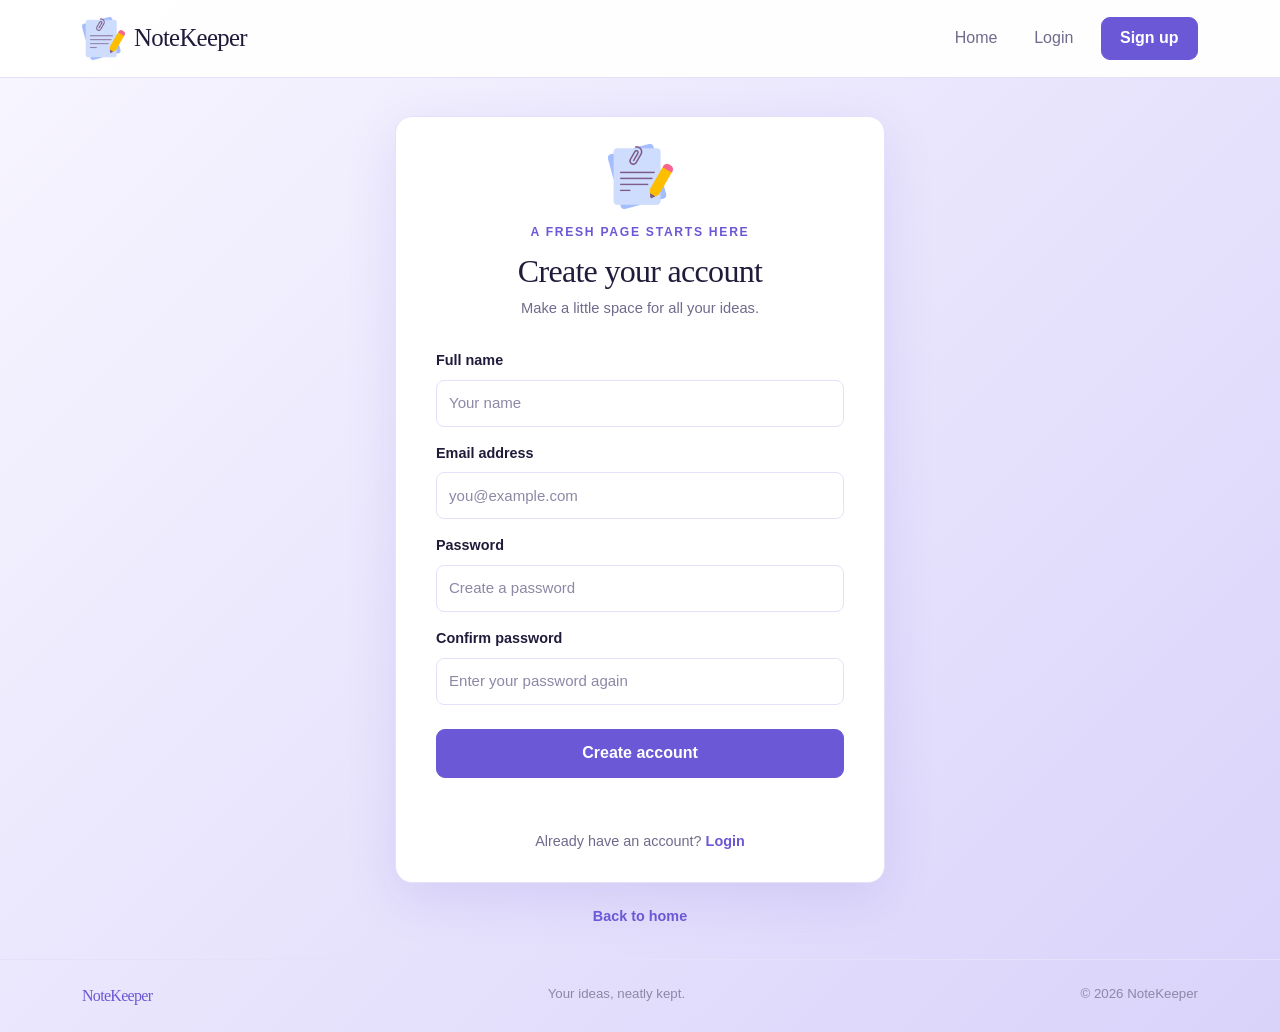
==== signup.html @ a9c44ef3 "Initial commit" ====
<!DOCTYPE html>
<html lang="en">
<head>
  <meta charset="UTF-8"><meta name="viewport" content="width=device-width, initial-scale=1.0">
  <title>Sign up | NoteKeeper</title>
  <link rel="icon" type="image/png" href="assets/notekeeper-icon.png">
  <link href="https://cdn.jsdelivr.net/npm/bootstrap@5.3.3/dist/css/bootstrap.min.css" rel="stylesheet">
  <link rel="stylesheet" href="css/style.css">
</head>
<body class="account-page signup">
  <nav class="navbar navbar-expand-lg site-nav"><div class="container">
    <a class="navbar-brand brand d-flex align-items-center" href="index.html"><img src="assets/notekeeper-icon.png" alt="" class="brand-icon"><span>NoteKeeper</span></a>
    <button class="navbar-toggler" type="button" data-bs-toggle="collapse" data-bs-target="#siteNav" aria-controls="siteNav" aria-expanded="false" aria-label="Toggle navigation"><span class="navbar-toggler-icon"></span></button>
    <div class="collapse navbar-collapse" id="siteNav"><div class="navbar-nav ms-auto align-items-lg-center gap-lg-2"><a class="nav-link" href="index.html">Home</a><a class="nav-link" href="login.html">Login</a><a class="btn btn-primary nav-cta" href="signup.html">Sign up</a></div></div>
  </div></nav>

  <main class="account-main"><div class="container">
    <div class="account-card">
      <div class="account-heading"><img src="assets/notekeeper-icon.png" alt="" class="account-icon"><span class="eyebrow">A fresh page starts here</span><h1>Create your account</h1><p>Make a little space for all your ideas.</p></div>
      <form>
        <div class="mb-3"><label for="name" class="form-label">Full name</label><input class="form-control" type="text" id="name" name="name" placeholder="Your name" required></div>
        <div class="mb-3"><label for="email" class="form-label">Email address</label><input class="form-control" type="email" id="email" name="email" placeholder="you@example.com" required></div>
        <div class="mb-3"><label for="password" class="form-label">Password</label><input class="form-control" type="password" id="password" name="password" placeholder="Create a password" required></div>
        <div class="mb-4"><label for="confirmPassword" class="form-label">Confirm password</label><input class="form-control" type="password" id="confirmPassword" name="confirmPassword" placeholder="Enter your password again" required></div>
        <button class="btn btn-primary w-100" type="submit">Create account</button>
        <p class="form-message" aria-live="polite"></p>
      </form>
      <p class="account-switch">Already have an account? <a href="login.html">Login</a></p>
    </div>
    <p class="back-home"><a href="index.html">Back to home</a></p>
  </div></main>
  <footer class="site-footer"><div class="container d-flex flex-column flex-sm-row justify-content-between gap-2"><span class="footer-brand">NoteKeeper</span><span>Your ideas, neatly kept.</span><span>© 2026 NoteKeeper</span></div></footer>
  <script src="https://cdn.jsdelivr.net/npm/bootstrap@5.3.3/dist/js/bootstrap.bundle.min.js"></script><script src="js/site.js"></script>
</body></html>
---- css/style.css ----
:root {
    --purple: #8e7cf0;
    --purple-dark: #6b58d6;
    --purple-deeper: #5846bd;
    --periwinkle: #a99cf5;
    --lavender: #d9d3fa;
    --soft: #f1eefd;
    --ink: #1f1b3a;
    --muted: #6f6b8c;
    --line: #e6e1fa;
    --shadow: 0 14px 32px rgba(107, 88, 214, .12);
}

body {
    color: var(--ink);
    font-family: Arial, Helvetica, sans-serif;
    line-height: 1.65;
}

a {
    text-decoration: none;
}

h1,
h2,
h3,
.brand,
.footer-brand {
    font-family: Georgia, "Times New Roman", serif;
    font-weight: 500;
    letter-spacing: -.7px;
}
/* Navigation Bar */
.site-nav {
    min-height: 78px;
    background: rgba(255, 255, 255, .96);
    border-bottom: 1px solid var(--line);
}

.brand {
    color: var(--ink);
    font-size: 1.55rem;
}

.brand:hover,
.nav-link:hover,
.nav-link.active {
    color: var(--purple-dark);
}

.brand-icon {
    width: 43px;
    height: 43px;
    margin-right: 9px;
    object-fit: contain;
}

.nav-link {
    padding: .65rem .9rem !important;
    color: var(--muted);
}

.nav-cta {
    margin-left: .3rem;
    padding: .55rem 1.15rem !important;
}


/* Buttons */

.btn {
    padding: .72rem 1.25rem;
    border-radius: 9px;
    font-weight: 600;
}

.btn-primary {
    --bs-btn-bg: var(--purple-dark);
    --bs-btn-border-color: var(--purple-dark);
    --bs-btn-hover-bg: var(--purple-deeper);
    --bs-btn-hover-border-color: var(--purple-deeper);
    --bs-btn-active-bg: var(--purple-deeper);
    --bs-btn-active-border-color: var(--purple-deeper);
}

.btn-outline-primary {
    --bs-btn-color: var(--purple-dark);
    --bs-btn-border-color: var(--periwinkle);
    --bs-btn-hover-bg: var(--soft);
    --bs-btn-hover-color: var(--purple-dark);
    --bs-btn-hover-border-color: var(--periwinkle);
}


/* Home Page - Hero Section */

.hero-section {
    overflow: hidden;
    padding: 92px 0;
    background: linear-gradient(115deg, #fff 0%, var(--soft) 56%, #e6e1fb 100%);
}

.eyebrow {
    color: var(--purple-dark);
    font-size: .76rem;
    font-weight: 700;
    letter-spacing: 1.7px;
    text-transform: uppercase;
}

.hero-section h1 {
    max-width: 570px;
    margin: 18px 0;
    font-size: clamp(2.8rem, 5vw, 4.6rem);
    line-height: 1.08;
}

.hero-section em {
    color: var(--purple);
}

.hero-copy {
    max-width: 525px;
    margin-bottom: 28px;
    color: var(--muted);
    font-size: 1.08rem;
}

.small-note {
    margin-top: 25px;
    color: var(--muted);
    font-size: .9rem;
}

.tick {
    display: inline-grid;
    place-items: center;
    width: 21px;
    height: 21px;
    margin-right: 7px;
    border-radius: 50%;
    color: var(--purple-dark);
    background: var(--lavender);
    font-weight: 700;
}


/* Home Page - Illustration */

.illustration-card {
    position: relative;
    display: grid;
    place-items: center;
    min-height: 405px;
    isolation: isolate;
}

.soft-circle {
    position: absolute;
    z-index: -1;
    border-radius: 50%;
}

.circle-one {
    width: 330px;
    height: 330px;
    background: var(--lavender);
}

.circle-two {
    width: 245px;
    height: 245px;
    background: #f4a3a0;
    opacity: .4;
    transform: translate(95px, 35px);
}

.hero-icon {
    width: min(82%, 390px);
    max-height: 370px;
    object-fit: contain;
    filter: drop-shadow(0 18px 18px rgba(107, 88, 214, .14));
}

.floating-label {
    position: absolute;
    right: 1%;
    bottom: 37px;
    padding: 11px 17px;
    border: 1px solid var(--line);
    border-radius: 30px;
    background: #fff;
    box-shadow: var(--shadow);
    font-size: .85rem;
}

.label-dot {
    display: inline-block;
    width: 8px;
    height: 8px;
    margin-right: 7px;
    border-radius: 50%;
    background: #f6b93b;
}


/* Features Section */

.features-section {
    padding: 88px 0 80px;
}

.section-intro {
    max-width: 620px;
    margin: 0 auto 42px;
}

.section-intro h2 {
    margin: 12px 0;
    font-size: clamp(2rem, 3.5vw, 2.8rem);
}

.section-intro p,
.feature-card p {
    margin: 0;
    color: var(--muted);
}

.feature-card {
    padding: 29px 27px;
    border: 1px solid var(--line);
    border-radius: 15px;
    transition: transform .2s, box-shadow .2s;
}

.feature-card:hover {
    transform: translateY(-4px);
    box-shadow: var(--shadow);
}

.feature-card h3 {
    margin-bottom: 9px;
    font-size: 1.35rem;
}

.feature-card p {
    font-size: .94rem;
}

.feature-symbol {
    display: grid;
    place-items: center;
    width: 49px;
    height: 49px;
    margin-bottom: 20px;
    border-radius: 13px;
    color: var(--purple-dark);
    font-size: 1.45rem;
    background: var(--lavender);
}

.symbol-yellow {
    background: #fef1d6;
}

.symbol-blue {
    background: #e4ecfd;
}


/* Bottom Call To Action */

.bottom-cta {
    margin-bottom: 75px;
}

.cta-panel {
    padding: 53px 20px;
    border-radius: 18px;
    color: #fff;
    background: linear-gradient(120deg, var(--purple-dark), var(--purple));
}

.cta-panel h2 {
    font-size: clamp(1.8rem, 3vw, 2.5rem);
}

.cta-panel p {
    margin: 10px 0 23px;
    color: var(--soft);
}

.cta-panel .btn {
    color: var(--purple-dark);
}


/* Footer */

.site-footer {
    padding: 23px 0;
    border-top: 1px solid var(--line);
    color: #8c88a6;
    font-size: .83rem;
}

.footer-brand {
    color: var(--purple-dark);
    font-size: 1rem;
}


/* Login and Signup Pages */

.account-page {
    min-height: 100vh;
    background: linear-gradient(135deg, #f8f6ff, var(--lavender));
}

.account-main {
    display: flex;
    align-items: center;
    min-height: calc(100vh - 145px);
    padding: 55px 0 35px;
}

.account-card {
    max-width: 465px;
    margin: 0 auto;
    padding: 37px 40px 29px;
    border: 1px solid var(--line);
    border-radius: 17px;
    background: #fff;
    box-shadow: 0 16px 50px rgba(107, 88, 214, .14);
}

.account-heading {
    margin-bottom: 27px;
    text-align: center;
}

.account-icon {
    display: block;
    width: 76px;
    height: 76px;
    margin: 0 auto 9px;
    object-fit: contain;
}

.account-heading h1 {
    margin: 8px 0 5px;
    font-size: 2rem;
}

.account-heading p {
    margin: 0;
    color: var(--muted);
    font-size: .92rem;
}


/* Form Styling */

.form-label {
    margin-bottom: 7px;
    font-size: .9rem;
    font-weight: 600;
}

.form-control {
    min-height: 47px;
    border-color: var(--line);
    border-radius: 8px;
    font-size: .94rem;
}

.form-control::placeholder {
    color: #8c88a6;
}

.form-control:focus {
    border-color: var(--periwinkle);
    box-shadow: 0 0 0 .2rem rgba(142, 124, 240, .2);
}

.remember-label {
    color: var(--muted);
    font-size: .88rem;
}

.remember-label input {
    accent-color: var(--purple);
}

.form-message {
    min-height: 18px;
    margin: 12px 0 0;
    color: var(--purple-dark);
    text-align: center;
    font-size: .82rem;
}

.account-switch,
.back-home {
    margin: 22px 0 0;
    color: var(--muted);
    text-align: center;
    font-size: .9rem;
}

.account-switch a,
.back-home a {
    color: var(--purple-dark);
    font-weight: 700;
}

.account-switch a:hover,
.back-home a:hover {
    text-decoration: underline;
}


/* Signup Page */

.signup .account-main {
    padding-top: 38px;
    padding-bottom: 30px;
}

.signup .account-card {
    max-width: 490px;
    padding-top: 27px;
}

.signup .account-icon {
    width: 65px;
    height: 65px;
}

.signup .mb-3 {
    margin-bottom: .8rem !important;
}


/* Tablet Responsive Design */

@media (max-width: 991.98px) {

    .hero-section {
        padding: 65px 0 60px;
    }

    .illustration-card {
        min-height: 330px;
    }

    .hero-icon {
        max-height: 310px;
    }

    .features-section {
        padding-top: 65px;
    }
}


/* Mobile Responsive Design */

@media (max-width: 575.98px) {

    .site-nav {
        min-height: 68px;
    }

    .brand {
        font-size: 1.35rem;
    }

    .brand-icon {
        width: 37px;
        height: 37px;
    }

    .hero-section {
        padding-top: 55px;
    }

    .hero-section h1 {
        font-size: 2.75rem;
    }

    .hero-copy {
        font-size: 1rem;
    }

    .illustration-card {
        min-height: 285px;
    }

    .circle-one {
        width: 245px;
        height: 245px;
    }

    .circle-two {
        width: 190px;
        height: 190px;
    }

    .hero-icon {
        max-height: 270px;
    }

    .floating-label {
        right: 0;
        bottom: 9px;
        font-size: .77rem;
    }

    .features-section {
        padding: 60px 0;
    }

    .feature-card {
        padding: 23px;
    }

    .bottom-cta {
        margin-bottom: 50px;
    }

    .cta-panel {
        padding: 42px 18px;
    }

    .account-main {
        min-height: auto;
        padding: 38px 0 30px;
    }

    .account-card {
        padding: 29px 23px 23px;
    }

    .account-heading h1 {
        font-size: 1.75rem;
    }
}
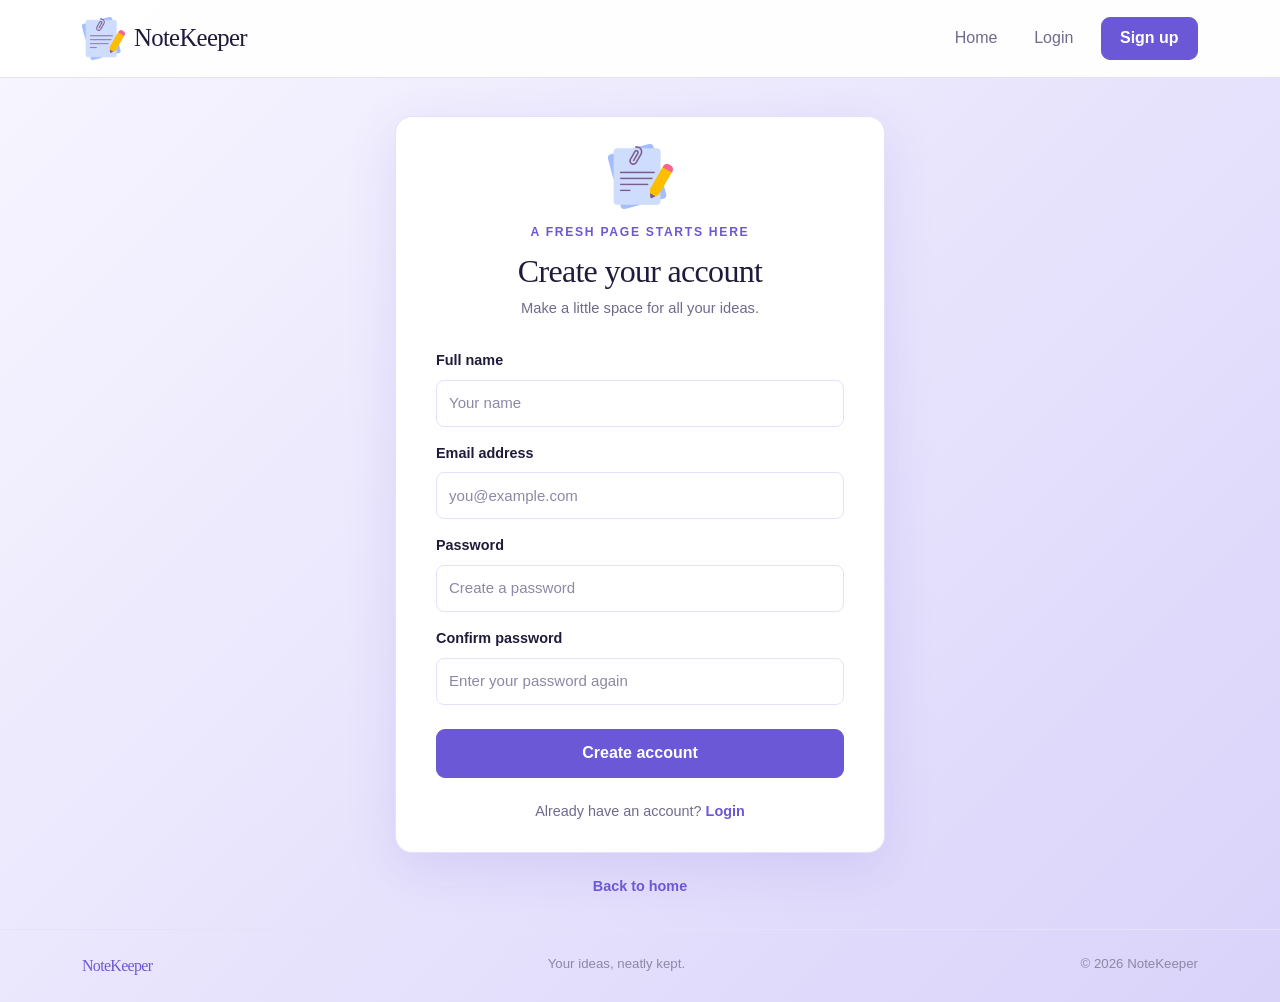
==== commit 141f24e9: "commit 1" ====
--- a/signup.html
+++ b/signup.html
@@ -17,18 +17,17 @@
   <main class="account-main"><div class="container">
     <div class="account-card">
       <div class="account-heading"><img src="assets/notekeeper-icon.png" alt="" class="account-icon"><span class="eyebrow">A fresh page starts here</span><h1>Create your account</h1><p>Make a little space for all your ideas.</p></div>
-      <form>
+      <form action="index.html">
         <div class="mb-3"><label for="name" class="form-label">Full name</label><input class="form-control" type="text" id="name" name="name" placeholder="Your name" required></div>
         <div class="mb-3"><label for="email" class="form-label">Email address</label><input class="form-control" type="email" id="email" name="email" placeholder="you@example.com" required></div>
         <div class="mb-3"><label for="password" class="form-label">Password</label><input class="form-control" type="password" id="password" name="password" placeholder="Create a password" required></div>
         <div class="mb-4"><label for="confirmPassword" class="form-label">Confirm password</label><input class="form-control" type="password" id="confirmPassword" name="confirmPassword" placeholder="Enter your password again" required></div>
         <button class="btn btn-primary w-100" type="submit">Create account</button>
-        <p class="form-message" aria-live="polite"></p>
       </form>
       <p class="account-switch">Already have an account? <a href="login.html">Login</a></p>
     </div>
     <p class="back-home"><a href="index.html">Back to home</a></p>
   </div></main>
   <footer class="site-footer"><div class="container d-flex flex-column flex-sm-row justify-content-between gap-2"><span class="footer-brand">NoteKeeper</span><span>Your ideas, neatly kept.</span><span>© 2026 NoteKeeper</span></div></footer>
-  <script src="https://cdn.jsdelivr.net/npm/bootstrap@5.3.3/dist/js/bootstrap.bundle.min.js"></script><script src="js/site.js"></script>
-</body></html>
+  <script src="https://cdn.jsdelivr.net/npm/bootstrap@5.3.3/dist/js/bootstrap.bundle.min.js"></script>
+</body></html>
